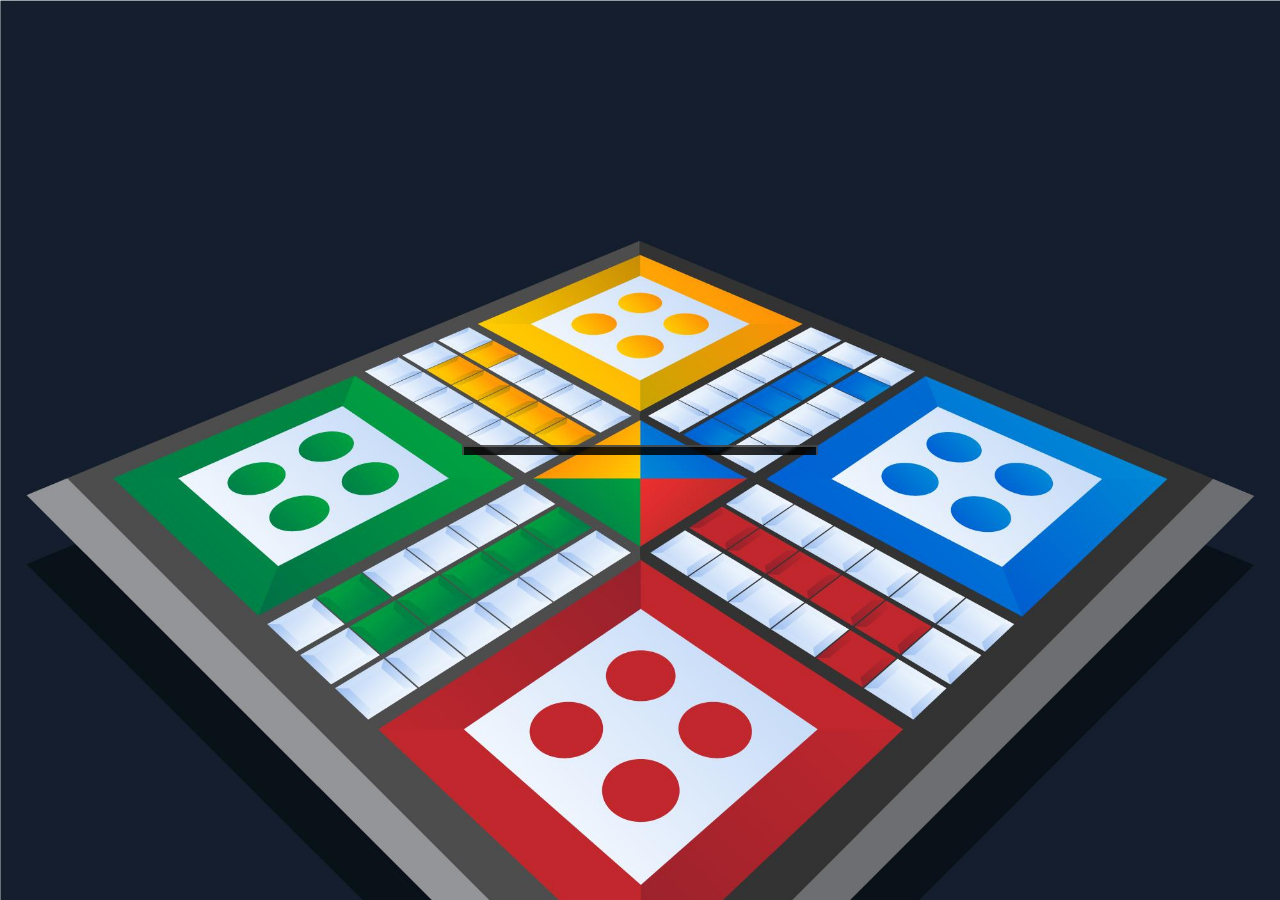
==== index.html @ a8d181a8 "Add files via upload" ====
<!DOCTYPE html>

<html>
    <head>
        <meta charset="utf-8">
        <meta http-equiv="X-UA-Compatible" content="IE=edge">
        <title>Welcome to Ludo</title>
        <link rel="icon" href="ludoFacIcon.png" type="image/png">
        <meta name="description" content="">
        <meta content="width=device-width, user-scalable=no, initial-scale=1.0, maximum-scale=1.0, minimum-scale=1.0"
        name="viewport">
        <link rel="stylesheet" href="bootstrap.min.css">
        <link rel="stylesheet" href="index.css">
    </head>
    <body>
        <div class="menuContainer">
            <div class="container my-auto">
                <div class="row">

                    <div class="col-sm-8 col-md-6 col-lg-5 col-xl-4 startMenu mx-auto text-center" > 
                        <div class="menu">
                            <h1 class="my-3 "><b>LUDO LIBERTY</b></h1>
                            <img class="dice" src="diceFront.png" alt="">
                            <h3 class="my-3 font-monospace">Select Players</h3>
                            <div class="choosePlayers">
                                <div class="redPlayer players" id="redPlayer"><img src="red token.png" alt="" ></div>
                                <div class="greenPlayer players" id="greenPlayer"><img src="green token.png" alt=""></div>
                                <div class="yellowPlayer players" id="yellowPlayer"><img src="yellow token.png" alt=""></div>
                                <div class="bluePlayer players" id="bluePlayer"><img src="blue token.png" alt=""></div>
                            </div>
                            <div class="start ">
                                <a href="#" class="btn btn-light my-3" id="play"><b>Play</b></a>
                            </div>
                        </div>
                    </div>
                </div>
            </div>
        </div>
       
        

        <script src="index.js" async defer></script>
    </body>
</html>
---- index.css ----
@import url('https://fonts.googleapis.com/css2?family=Josefin+Sans:wght@400;600;700&family=Lexend+Deca:wght@100;200;300;400;500;600;700&family=Montserrat:wght@400;700&family=Mulish:wght@300&family=Poppins:wght@300;400;600&family=Urbanist:wght@300;400;600;700;800;900&display=swap');


*{
    margin: 0;
    padding: 0;
    box-sizing: border-box;

    font-family: "Urbanist", sans-serif;
}
html{
    background: #151e2f
}
body{
    /* height: 100vh; */
    background: url(ludoBordbackground.jpg) no-repeat 0 0;
    background-size: cover;
   
}
.menu{
    border: 2px solid #ffffff3d;
}
.menuContainer{
    height: 100vh;
    display: flex;
    align-items: center;
    justify-content: center;
}
.startMenu{
    background-clip: content-box;
    backdrop-filter: blur(1px);
    overflow: hidden;
    height: 10px;
    color: white    ;
    background-color: #000000d4;
    
    /* border: 2px solid red; */
    animation: opening 0.5s linear forwards;

}
/* 480px */
@keyframes opening {
    0% {
        height: 10px;
    }
    99%{
        height: 490px;
    }
    100% {
        height: auto;
    }
}
@keyframes closing {
    0% {
        height: 490px;
    }
    
    100% {
        height:0px;
    }
}
.choosePlayers{
    display: flex;
    align-items: center;
    justify-content: center;
}
.players{
   
    margin: 2px ;
   
}

.players img{
    height: 75px;
}

.btn{
    width: 90px;
}
.selected{
    border: 1px solid rgb(255, 255, 255);
    background: rgba(128, 128, 128, 0.511);
    
}
.players::after{
    content: "";
    display: block;
    height: 2px;
    width: 0%;
    text-align: center;
    margin: auto;
   
}
.redPlayer::after{
    background-color: #ff0000;
    box-shadow: 0px 0px 20px 17px #ff0000;
}
.bluePlayer::after{
    background-color: blue;
    box-shadow: 0px 0px 20px 17px blue;
}
.greenPlayer::after{
    background-color: green;
    box-shadow: 0px 0px 20px 17px green;
}
.yellowPlayer::after{
    background-color: yellow;
    box-shadow: 0px 0px 20px 17px yellow;
}
h1::after{
    content: "";
    display: block;
    height: 2px;
    width: 21%;
    background-color: #8a57ea;
    text-align: center;
    margin: auto;
    box-shadow: 0 0 20px 7px #8a57ea;

}

@media (hover: hover) {
    .players :hover{
        border: 1px solid white;
    }
  }
  
  /* Remove hover styles for touch devices */
  @media (hover: none) {
    .players :hover{
       
    }
  }
@media(max-width: 576px){
    body{
        background-position: center;
    }
}
@media(max-width: 350px){
    .dice{
            width: 80%;
    }
}


  





  /* Basic styles for the modal */
  .modal {
    display: none;
    position: fixed;
    z-index: 1;
    left: 0;
    top: 0;
    width: 100%;
    height: 100%;
    overflow: auto;
    background-color: rgb(0,0,0);
    background-color: rgba(0,0,0,0.4);
    padding-top: 60px;
}

.modal-content {
    background-color: #fefefe;
    margin: 5% auto;
    padding: 20px;
    border: 1px solid #888;
    width: 80%;
    text-align: center;
}

.close {
    color: #aaa;
    float: right;
    font-size: 28px;
    font-weight: bold;
}

.close:hover,
.close:focus {
    color: black;
    text-decoration: none;
    cursor: pointer;
}
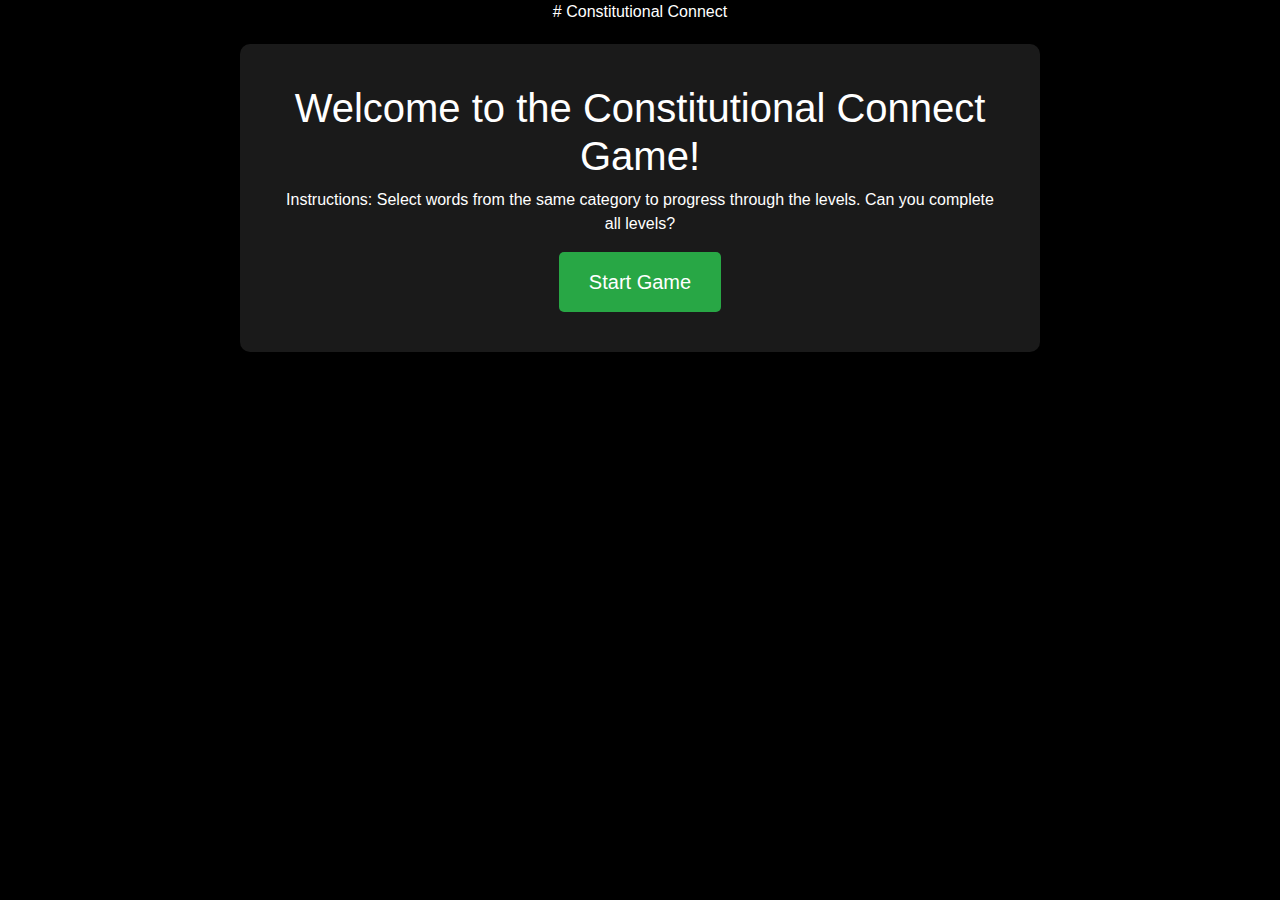
==== commit 4a903b71: "Add files via upload" ====
--- a/index.html
+++ b/index.html
@@ -1,44 +1,253 @@
+# Constitutional Connect
+
 <!DOCTYPE html>
-
-<html>
-    <head>
-        <meta charset="utf-8">
-        <meta http-equiv="X-UA-Compatible" content="IE=edge">
-        <title>Welcome to Ludo</title>
-        <link rel="icon" href="ludoFacIcon.png" type="image/png">
-        <meta name="description" content="">
-        <meta content="width=device-width, user-scalable=no, initial-scale=1.0, maximum-scale=1.0, minimum-scale=1.0"
-        name="viewport">
-        <link rel="stylesheet" href="bootstrap.min.css">
-        <link rel="stylesheet" href="index.css">
-    </head>
-    <body>
-        <div class="menuContainer">
-            <div class="container my-auto">
-                <div class="row">
-
-                    <div class="col-sm-8 col-md-6 col-lg-5 col-xl-4 startMenu mx-auto text-center" > 
-                        <div class="menu">
-                            <h1 class="my-3 "><b>LUDO LIBERTY</b></h1>
-                            <img class="dice" src="diceFront.png" alt="">
-                            <h3 class="my-3 font-monospace">Select Players</h3>
-                            <div class="choosePlayers">
-                                <div class="redPlayer players" id="redPlayer"><img src="red token.png" alt="" ></div>
-                                <div class="greenPlayer players" id="greenPlayer"><img src="green token.png" alt=""></div>
-                                <div class="yellowPlayer players" id="yellowPlayer"><img src="yellow token.png" alt=""></div>
-                                <div class="bluePlayer players" id="bluePlayer"><img src="blue token.png" alt=""></div>
-                            </div>
-                            <div class="start ">
-                                <a href="#" class="btn btn-light my-3" id="play"><b>Play</b></a>
-                            </div>
-                        </div>
-                    </div>
-                </div>
-            </div>
-        </div>
-       
-        
-
-        <script src="index.js" async defer></script>
-    </body>
-</html>+<html lang="en">
+<head>
+    <meta charset="UTF-8">
+    <meta name="viewport" content="width=device-width, initial-scale=1.0">
+    <title>Constitutional Connect</title>
+    <link rel="stylesheet" href="https://stackpath.bootstrapcdn.com/bootstrap/4.5.2/css/bootstrap.min.css">
+    <style>
+        body {
+            font-family: 'Roboto', sans-serif;
+            background-color: black;
+            color: white;
+            text-align: center;
+            overflow: hidden;
+        }
+        .container {
+            margin: 20px auto;
+            padding: 40px;
+            border-radius: 10px;
+            background-color: rgba(255, 255, 255, 0.1);
+            box-shadow: 0 0 20px rgba(0, 0, 0, 0.5);
+            width: 80%;
+            max-width: 800px;
+            animation: fadeIn 1s;
+        }
+        @keyframes fadeIn {
+            from { opacity: 0; }
+            to { opacity: 1; }
+        }
+        .word {
+            display: inline-block;
+            margin: 15px;
+            padding: 15px;
+            border: 2px solid #007BFF;
+            border-radius: 5px;
+            cursor: pointer;
+            transition: background-color 0.3s, transform 0.3s;
+            font-size: 24px;
+        }
+        .word:hover {
+            background-color: #007BFF;
+            color: white;
+            transform: scale(1.1);
+        }
+        .hidden {
+            display: none;
+        }
+        .score {
+            font-size: 24px;
+            margin-top: 20px;
+        }
+        .button {
+            padding: 15px 30px;
+            background-color: #28a745;
+            color: white;
+            border: none;
+            border-radius: 5px;
+            cursor: pointer;
+            transition: background-color 0.3s;
+            font-size: 20px;
+        }
+        .button:hover {
+            background-color: #218838;
+        }
+    </style>
+</head>
+<body>
+    <div class="container" id="welcome">
+        <h1>Welcome to the Constitutional Connect Game!</h1>
+        <p>Instructions: Select words from the same category to progress through the levels. Can you complete all levels?</p>
+        <button class="button" id="startGame">Start Game</button>
+    </div>
+
+    <div class="container hidden" id="gameArea">
+        <h2>Select words from only Constitution</h2>
+        <!-- Level 1 -->
+        <div id="level1" class="level">
+            <h3>Level 1</h3>
+            <div class="word" data-category="1">Preamble</div>
+            <div class="word" data-category="2">Team</div>
+            <div class="word" data-category="1">Rights</div>
+            <div class="word" data-category="1">Justice</div>
+            <div class="word" data-category="2">Challenge</div>
+            <div class="word" data-category="2">Gameboard</div>
+        </div>
+        <!-- Level 2 -->
+        <div id="level2" class="level hidden">
+            <h3>Level 2</h3>
+            <div class="word" data-category="4">Citizen</div>
+            <div class="word" data-category="4">Authority</div>
+            <div class="word" data-category="3">liberty</div>
+            <div class="word" data-category="4">Duty</div>
+            <div class="word" data-category="3">Equality</div>
+            <div class="word" data-category="4">Declaration</div>
+            <div class="word" data-category="4">Bylaw</div>
+            <div class="word" data-category="3">Secular</div>
+            <div class="word" data-category="3">Amendment</div>
+        </div>
+
+        <!-- Level 3 -->
+        <div id="level3" class="level hidden">
+            <h3>Level 3</h3>
+            <div class="word" data-category="9">Balance</div>
+            <div class="word" data-category="10">Ethics</div>
+            <div class="word" data-category="10">Federalism</div>
+            <div class="word" data-category="9">Unity</div>
+            <div class="word" data-category="9">Ethics</div>
+            <div class="word" data-category="10">Judiciary</div>
+            <div class="word" data-category="9">Framework</div>
+            <div class="word" data-category="10">Enactment</div>
+            <div class="word" data-category="10">Amendment</div>
+            <div class="word" data-category="9">Agreement</div>
+            <div class="word" data-category="9">Treaty</div>
+            <div class="word" data-category="10">Legislature</div>
+            <div class="word" data-category="9">Protocol</div>
+        </div>
+
+        <!-- Level 4 -->
+        <div id="level4" class="level hidden">
+            <h3>Level 4</h3>
+            <div class="word" data-category="11">Republic</div>
+            <div class="word" data-category="12">Provision</div>
+            <div class="word" data-category="12">Regulation</div>
+            <div class="word" data-category="11">Preamble</div>
+            <div class="word" data-category="12">Statute</div>
+            <div class="word" data-category="11">Democracy</div>
+            <div class="word" data-category="11">Justice</div>
+            <div class="word" data-category="11">Equality</div>
+            <div class="word" data-category="12">Protocol</div>
+            <div class="word" data-category="12">Ordinance</div>
+            <div class="word" data-category="11">Federalism</div>
+            <div class="word" data-category="12">Mandate</div>
+            <div class="word" data-category="12">Treaty</div>
+            <div class="word" data-category="11">Sovereignty</div>
+            <div class="word" data-category="11">Constitution</div>
+        </div>
+
+        <!-- Level 5 -->
+        <div id="level5" class="level hidden">
+            <h3>Level 5</h3>
+            <div class="word" data-category="20">Republic</div>
+            <div class="word" data-category="20">Democracy</div>
+            <div class="word" data-category="21">Provision</div>
+            <div class="word" data-category="21">Statute</div>
+            <div class="word" data-category="21">Regulation</div>
+            <div class="word" data-category="20">Sovereignty</div>
+            <div class="word" data-category="20">Constitution</div>
+            <div class="word" data-category="21">Protocol</div>
+            <div class="word" data-category="20">Justice</div>
+            <div class="word" data-category="20">Equality</div>
+            <div class="word" data-category="21">Ordinance</div>
+            <div class="word" data-category="21">Mandate</div>
+            <div class="word" data-category="21">Treaty</div>
+            <div class="word" data-category="20">Preamble</div>
+            <div class="word" data-category="20">Article</div>
+            <div class="word" data-category="20">Amendment</div>
+            <div class="word" data-category="20">Federalism</div>
+            <div class="word" data-category="21">Covenant</div>
+        </div>
+        <div class="score hidden" id="scoreDisplay"></div>
+        <button class="button hidden" id="restartGame">Go to Home</button>
+    </div>
+    <audio id="winSound" src="won.mp3"></audio>
+    <audio id="clickSound" src="mixkit-classic-click-1117.wav"></audio>
+    <script>
+        let currentLevel = 1;
+        let selectedWords = [];
+        const maxWordsPerLevel = {
+            1: 3,
+            2: 4,
+            3: 6,
+            4: 8,
+            5: 10
+        };
+
+        // Start Game
+        document.getElementById('startGame').addEventListener('click', function() {
+            document.getElementById('welcome').classList.add('hidden');
+            document.getElementById('gameArea').classList.remove('hidden');
+            showLevel(currentLevel);
+        });
+
+        // Show Level
+        function showLevel(level) {
+            document.querySelectorAll('.level').forEach(l => l.classList.add('hidden'));
+            document.getElementById('level' + level).classList.remove('hidden');
+            resetWordSelection(level);
+        }
+
+        // Reset Word Selection
+        function resetWordSelection(level) {
+            selectedWords = [];
+            const maxWords = maxWordsPerLevel[level];
+            document.querySelectorAll('.word').forEach(word => {
+                word.style.backgroundColor = '';
+                word.style.color = '';
+                word.style.pointerEvents = 'auto';
+            });
+        }
+
+        // Word Click Handler
+        document.querySelectorAll('.word').forEach(word => {
+            word.addEventListener('click', function() {
+                if (selectedWords.length < maxWordsPerLevel[currentLevel]) {
+                    selectedWords.push(this);
+                    this.style.backgroundColor = '#28a745';
+                    this.style.color = 'white';
+                    this.style.pointerEvents = 'none';
+                    if (selectedWords.length === maxWordsPerLevel[currentLevel]) {
+                        checkSelection();
+                    }
+                }
+            });
+        });
+        // Check Selection
+        function checkSelection() {
+            const category = selectedWords[0].dataset.category;
+            const allSameCategory = selectedWords.every(word => word.dataset.category === category);
+            if (allSameCategory) {
+                document.getElementById('clickSound').play();
+                currentLevel++;
+                if (currentLevel <= 5) {
+                    showLevel(currentLevel);
+                } else {
+                    document.getElementById('scoreDisplay').textContent = 'You won!';
+                    document.getElementById('scoreDisplay').classList.remove('hidden');
+                    document.getElementById('restartGame').classList.remove('hidden');
+                    document.getElementById('winSound').play();
+                }
+            } else {
+                endGame();
+            }
+        }
+        // End Game
+        function endGame() {
+            document.getElementById('scoreDisplay').textContent = 'Game Over! You did not select words from the same category.';
+            document.getElementById('scoreDisplay').classList.remove('hidden');
+            document.getElementById('restartGame').classList.remove('hidden');
+        }
+        // Restart Game
+        document.getElementById('restartGame').addEventListener('click', function() {
+            document.getElementById('scoreDisplay').classList.add('hidden');
+            document.getElementById('restartGame').classList.add('hidden');
+            currentLevel = 1;
+            resetWordSelection(currentLevel);
+            document.getElementById('welcome').classList.remove('hidden');
+            document.getElementById('gameArea').classList.add('hidden');
+        });
+    </script>
+</body>
+</html>
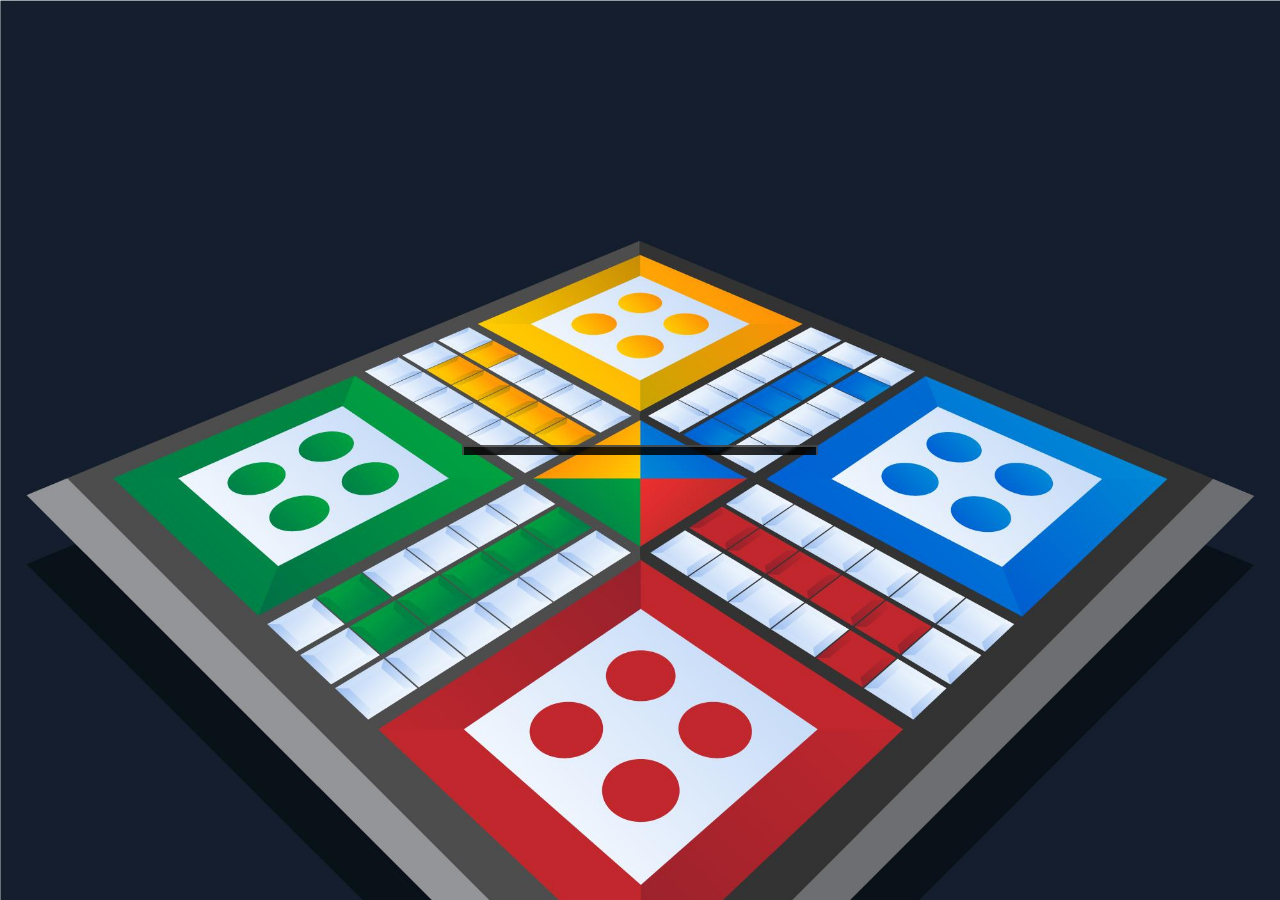
==== commit 4e8645fe: "Add files via upload" ====
--- a/index.html
+++ b/index.html
@@ -1,253 +1,44 @@
-# Constitutional Connect
+<!DOCTYPE html>
 
-<!DOCTYPE html>
-<html lang="en">
-<head>
-    <meta charset="UTF-8">
-    <meta name="viewport" content="width=device-width, initial-scale=1.0">
-    <title>Constitutional Connect</title>
-    <link rel="stylesheet" href="https://stackpath.bootstrapcdn.com/bootstrap/4.5.2/css/bootstrap.min.css">
-    <style>
-        body {
-            font-family: 'Roboto', sans-serif;
-            background-color: black;
-            color: white;
-            text-align: center;
-            overflow: hidden;
-        }
-        .container {
-            margin: 20px auto;
-            padding: 40px;
-            border-radius: 10px;
-            background-color: rgba(255, 255, 255, 0.1);
-            box-shadow: 0 0 20px rgba(0, 0, 0, 0.5);
-            width: 80%;
-            max-width: 800px;
-            animation: fadeIn 1s;
-        }
-        @keyframes fadeIn {
-            from { opacity: 0; }
-            to { opacity: 1; }
-        }
-        .word {
-            display: inline-block;
-            margin: 15px;
-            padding: 15px;
-            border: 2px solid #007BFF;
-            border-radius: 5px;
-            cursor: pointer;
-            transition: background-color 0.3s, transform 0.3s;
-            font-size: 24px;
-        }
-        .word:hover {
-            background-color: #007BFF;
-            color: white;
-            transform: scale(1.1);
-        }
-        .hidden {
-            display: none;
-        }
-        .score {
-            font-size: 24px;
-            margin-top: 20px;
-        }
-        .button {
-            padding: 15px 30px;
-            background-color: #28a745;
-            color: white;
-            border: none;
-            border-radius: 5px;
-            cursor: pointer;
-            transition: background-color 0.3s;
-            font-size: 20px;
-        }
-        .button:hover {
-            background-color: #218838;
-        }
-    </style>
-</head>
-<body>
-    <div class="container" id="welcome">
-        <h1>Welcome to the Constitutional Connect Game!</h1>
-        <p>Instructions: Select words from the same category to progress through the levels. Can you complete all levels?</p>
-        <button class="button" id="startGame">Start Game</button>
-    </div>
+<html>
+    <head>
+        <meta charset="utf-8">
+        <meta http-equiv="X-UA-Compatible" content="IE=edge">
+        <title>Welcome to Ludo</title>
+        <link rel="icon" href="ludoFacIcon.png" type="image/png">
+        <meta name="description" content="">
+        <meta content="width=device-width, user-scalable=no, initial-scale=1.0, maximum-scale=1.0, minimum-scale=1.0"
+        name="viewport">
+        <link rel="stylesheet" href="bootstrap.min.css">
+        <link rel="stylesheet" href="index.css">
+    </head>
+    <body>
+        <div class="menuContainer">
+            <div class="container my-auto">
+                <div class="row">
 
-    <div class="container hidden" id="gameArea">
-        <h2>Select words from only Constitution</h2>
-        <!-- Level 1 -->
-        <div id="level1" class="level">
-            <h3>Level 1</h3>
-            <div class="word" data-category="1">Preamble</div>
-            <div class="word" data-category="2">Team</div>
-            <div class="word" data-category="1">Rights</div>
-            <div class="word" data-category="1">Justice</div>
-            <div class="word" data-category="2">Challenge</div>
-            <div class="word" data-category="2">Gameboard</div>
+                    <div class="col-sm-8 col-md-6 col-lg-5 col-xl-4 startMenu mx-auto text-center" > 
+                        <div class="menu">
+                            <h1 class="my-3 "><b>LUDO LIBERTY</b></h1>
+                            <img class="dice" src="diceFront.png" alt="">
+                            <h3 class="my-3 font-monospace">Select Players</h3>
+                            <div class="choosePlayers">
+                                <div class="redPlayer players" id="redPlayer"><img src="red token.png" alt="" ></div>
+                                <div class="greenPlayer players" id="greenPlayer"><img src="green token.png" alt=""></div>
+                                <div class="yellowPlayer players" id="yellowPlayer"><img src="yellow token.png" alt=""></div>
+                                <div class="bluePlayer players" id="bluePlayer"><img src="blue token.png" alt=""></div>
+                            </div>
+                            <div class="start ">
+                                <a href="#" class="btn btn-light my-3" id="play"><b>Play</b></a>
+                            </div>
+                        </div>
+                    </div>
+                </div>
+            </div>
         </div>
-        <!-- Level 2 -->
-        <div id="level2" class="level hidden">
-            <h3>Level 2</h3>
-            <div class="word" data-category="4">Citizen</div>
-            <div class="word" data-category="4">Authority</div>
-            <div class="word" data-category="3">liberty</div>
-            <div class="word" data-category="4">Duty</div>
-            <div class="word" data-category="3">Equality</div>
-            <div class="word" data-category="4">Declaration</div>
-            <div class="word" data-category="4">Bylaw</div>
-            <div class="word" data-category="3">Secular</div>
-            <div class="word" data-category="3">Amendment</div>
-        </div>
+       
+        
 
-        <!-- Level 3 -->
-        <div id="level3" class="level hidden">
-            <h3>Level 3</h3>
-            <div class="word" data-category="9">Balance</div>
-            <div class="word" data-category="10">Ethics</div>
-            <div class="word" data-category="10">Federalism</div>
-            <div class="word" data-category="9">Unity</div>
-            <div class="word" data-category="9">Ethics</div>
-            <div class="word" data-category="10">Judiciary</div>
-            <div class="word" data-category="9">Framework</div>
-            <div class="word" data-category="10">Enactment</div>
-            <div class="word" data-category="10">Amendment</div>
-            <div class="word" data-category="9">Agreement</div>
-            <div class="word" data-category="9">Treaty</div>
-            <div class="word" data-category="10">Legislature</div>
-            <div class="word" data-category="9">Protocol</div>
-        </div>
-
-        <!-- Level 4 -->
-        <div id="level4" class="level hidden">
-            <h3>Level 4</h3>
-            <div class="word" data-category="11">Republic</div>
-            <div class="word" data-category="12">Provision</div>
-            <div class="word" data-category="12">Regulation</div>
-            <div class="word" data-category="11">Preamble</div>
-            <div class="word" data-category="12">Statute</div>
-            <div class="word" data-category="11">Democracy</div>
-            <div class="word" data-category="11">Justice</div>
-            <div class="word" data-category="11">Equality</div>
-            <div class="word" data-category="12">Protocol</div>
-            <div class="word" data-category="12">Ordinance</div>
-            <div class="word" data-category="11">Federalism</div>
-            <div class="word" data-category="12">Mandate</div>
-            <div class="word" data-category="12">Treaty</div>
-            <div class="word" data-category="11">Sovereignty</div>
-            <div class="word" data-category="11">Constitution</div>
-        </div>
-
-        <!-- Level 5 -->
-        <div id="level5" class="level hidden">
-            <h3>Level 5</h3>
-            <div class="word" data-category="20">Republic</div>
-            <div class="word" data-category="20">Democracy</div>
-            <div class="word" data-category="21">Provision</div>
-            <div class="word" data-category="21">Statute</div>
-            <div class="word" data-category="21">Regulation</div>
-            <div class="word" data-category="20">Sovereignty</div>
-            <div class="word" data-category="20">Constitution</div>
-            <div class="word" data-category="21">Protocol</div>
-            <div class="word" data-category="20">Justice</div>
-            <div class="word" data-category="20">Equality</div>
-            <div class="word" data-category="21">Ordinance</div>
-            <div class="word" data-category="21">Mandate</div>
-            <div class="word" data-category="21">Treaty</div>
-            <div class="word" data-category="20">Preamble</div>
-            <div class="word" data-category="20">Article</div>
-            <div class="word" data-category="20">Amendment</div>
-            <div class="word" data-category="20">Federalism</div>
-            <div class="word" data-category="21">Covenant</div>
-        </div>
-        <div class="score hidden" id="scoreDisplay"></div>
-        <button class="button hidden" id="restartGame">Go to Home</button>
-    </div>
-    <audio id="winSound" src="won.mp3"></audio>
-    <audio id="clickSound" src="mixkit-classic-click-1117.wav"></audio>
-    <script>
-        let currentLevel = 1;
-        let selectedWords = [];
-        const maxWordsPerLevel = {
-            1: 3,
-            2: 4,
-            3: 6,
-            4: 8,
-            5: 10
-        };
-
-        // Start Game
-        document.getElementById('startGame').addEventListener('click', function() {
-            document.getElementById('welcome').classList.add('hidden');
-            document.getElementById('gameArea').classList.remove('hidden');
-            showLevel(currentLevel);
-        });
-
-        // Show Level
-        function showLevel(level) {
-            document.querySelectorAll('.level').forEach(l => l.classList.add('hidden'));
-            document.getElementById('level' + level).classList.remove('hidden');
-            resetWordSelection(level);
-        }
-
-        // Reset Word Selection
-        function resetWordSelection(level) {
-            selectedWords = [];
-            const maxWords = maxWordsPerLevel[level];
-            document.querySelectorAll('.word').forEach(word => {
-                word.style.backgroundColor = '';
-                word.style.color = '';
-                word.style.pointerEvents = 'auto';
-            });
-        }
-
-        // Word Click Handler
-        document.querySelectorAll('.word').forEach(word => {
-            word.addEventListener('click', function() {
-                if (selectedWords.length < maxWordsPerLevel[currentLevel]) {
-                    selectedWords.push(this);
-                    this.style.backgroundColor = '#28a745';
-                    this.style.color = 'white';
-                    this.style.pointerEvents = 'none';
-                    if (selectedWords.length === maxWordsPerLevel[currentLevel]) {
-                        checkSelection();
-                    }
-                }
-            });
-        });
-        // Check Selection
-        function checkSelection() {
-            const category = selectedWords[0].dataset.category;
-            const allSameCategory = selectedWords.every(word => word.dataset.category === category);
-            if (allSameCategory) {
-                document.getElementById('clickSound').play();
-                currentLevel++;
-                if (currentLevel <= 5) {
-                    showLevel(currentLevel);
-                } else {
-                    document.getElementById('scoreDisplay').textContent = 'You won!';
-                    document.getElementById('scoreDisplay').classList.remove('hidden');
-                    document.getElementById('restartGame').classList.remove('hidden');
-                    document.getElementById('winSound').play();
-                }
-            } else {
-                endGame();
-            }
-        }
-        // End Game
-        function endGame() {
-            document.getElementById('scoreDisplay').textContent = 'Game Over! You did not select words from the same category.';
-            document.getElementById('scoreDisplay').classList.remove('hidden');
-            document.getElementById('restartGame').classList.remove('hidden');
-        }
-        // Restart Game
-        document.getElementById('restartGame').addEventListener('click', function() {
-            document.getElementById('scoreDisplay').classList.add('hidden');
-            document.getElementById('restartGame').classList.add('hidden');
-            currentLevel = 1;
-            resetWordSelection(currentLevel);
-            document.getElementById('welcome').classList.remove('hidden');
-            document.getElementById('gameArea').classList.add('hidden');
-        });
-    </script>
-</body>
-</html>
+        <script src="index.js" async defer></script>
+    </body>
+</html>--- a/index.css
+++ b/index.css
@@ -0,0 +1,188 @@
+@import url('https://fonts.googleapis.com/css2?family=Josefin+Sans:wght@400;600;700&family=Lexend+Deca:wght@100;200;300;400;500;600;700&family=Montserrat:wght@400;700&family=Mulish:wght@300&family=Poppins:wght@300;400;600&family=Urbanist:wght@300;400;600;700;800;900&display=swap');
+
+
+*{
+    margin: 0;
+    padding: 0;
+    box-sizing: border-box;
+
+    font-family: "Urbanist", sans-serif;
+}
+html{
+    background: #151e2f
+}
+body{
+    /* height: 100vh; */
+    background: url(ludoBordbackground.jpg) no-repeat 0 0;
+    background-size: cover;
+   
+}
+.menu{
+    border: 2px solid #ffffff3d;
+}
+.menuContainer{
+    height: 100vh;
+    display: flex;
+    align-items: center;
+    justify-content: center;
+}
+.startMenu{
+    background-clip: content-box;
+    backdrop-filter: blur(1px);
+    overflow: hidden;
+    height: 10px;
+    color: white    ;
+    background-color: #000000d4;
+    
+    /* border: 2px solid red; */
+    animation: opening 0.5s linear forwards;
+
+}
+/* 480px */
+@keyframes opening {
+    0% {
+        height: 10px;
+    }
+    99%{
+        height: 490px;
+    }
+    100% {
+        height: auto;
+    }
+}
+@keyframes closing {
+    0% {
+        height: 490px;
+    }
+    
+    100% {
+        height:0px;
+    }
+}
+.choosePlayers{
+    display: flex;
+    align-items: center;
+    justify-content: center;
+}
+.players{
+   
+    margin: 2px ;
+   
+}
+
+.players img{
+    height: 75px;
+}
+
+.btn{
+    width: 90px;
+}
+.selected{
+    border: 1px solid rgb(255, 255, 255);
+    background: rgba(128, 128, 128, 0.511);
+    
+}
+.players::after{
+    content: "";
+    display: block;
+    height: 2px;
+    width: 0%;
+    text-align: center;
+    margin: auto;
+   
+}
+.redPlayer::after{
+    background-color: #ff0000;
+    box-shadow: 0px 0px 20px 17px #ff0000;
+}
+.bluePlayer::after{
+    background-color: blue;
+    box-shadow: 0px 0px 20px 17px blue;
+}
+.greenPlayer::after{
+    background-color: green;
+    box-shadow: 0px 0px 20px 17px green;
+}
+.yellowPlayer::after{
+    background-color: yellow;
+    box-shadow: 0px 0px 20px 17px yellow;
+}
+h1::after{
+    content: "";
+    display: block;
+    height: 2px;
+    width: 21%;
+    background-color: #8a57ea;
+    text-align: center;
+    margin: auto;
+    box-shadow: 0 0 20px 7px #8a57ea;
+
+}
+
+@media (hover: hover) {
+    .players :hover{
+        border: 1px solid white;
+    }
+  }
+  
+  /* Remove hover styles for touch devices */
+  @media (hover: none) {
+    .players :hover{
+       
+    }
+  }
+@media(max-width: 576px){
+    body{
+        background-position: center;
+    }
+}
+@media(max-width: 350px){
+    .dice{
+            width: 80%;
+    }
+}
+
+
+  
+
+
+
+
+
+  /* Basic styles for the modal */
+  .modal {
+    display: none;
+    position: fixed;
+    z-index: 1;
+    left: 0;
+    top: 0;
+    width: 100%;
+    height: 100%;
+    overflow: auto;
+    background-color: rgb(0,0,0);
+    background-color: rgba(0,0,0,0.4);
+    padding-top: 60px;
+}
+
+.modal-content {
+    background-color: #fefefe;
+    margin: 5% auto;
+    padding: 20px;
+    border: 1px solid #888;
+    width: 80%;
+    text-align: center;
+}
+
+.close {
+    color: #aaa;
+    float: right;
+    font-size: 28px;
+    font-weight: bold;
+}
+
+.close:hover,
+.close:focus {
+    color: black;
+    text-decoration: none;
+    cursor: pointer;
+}